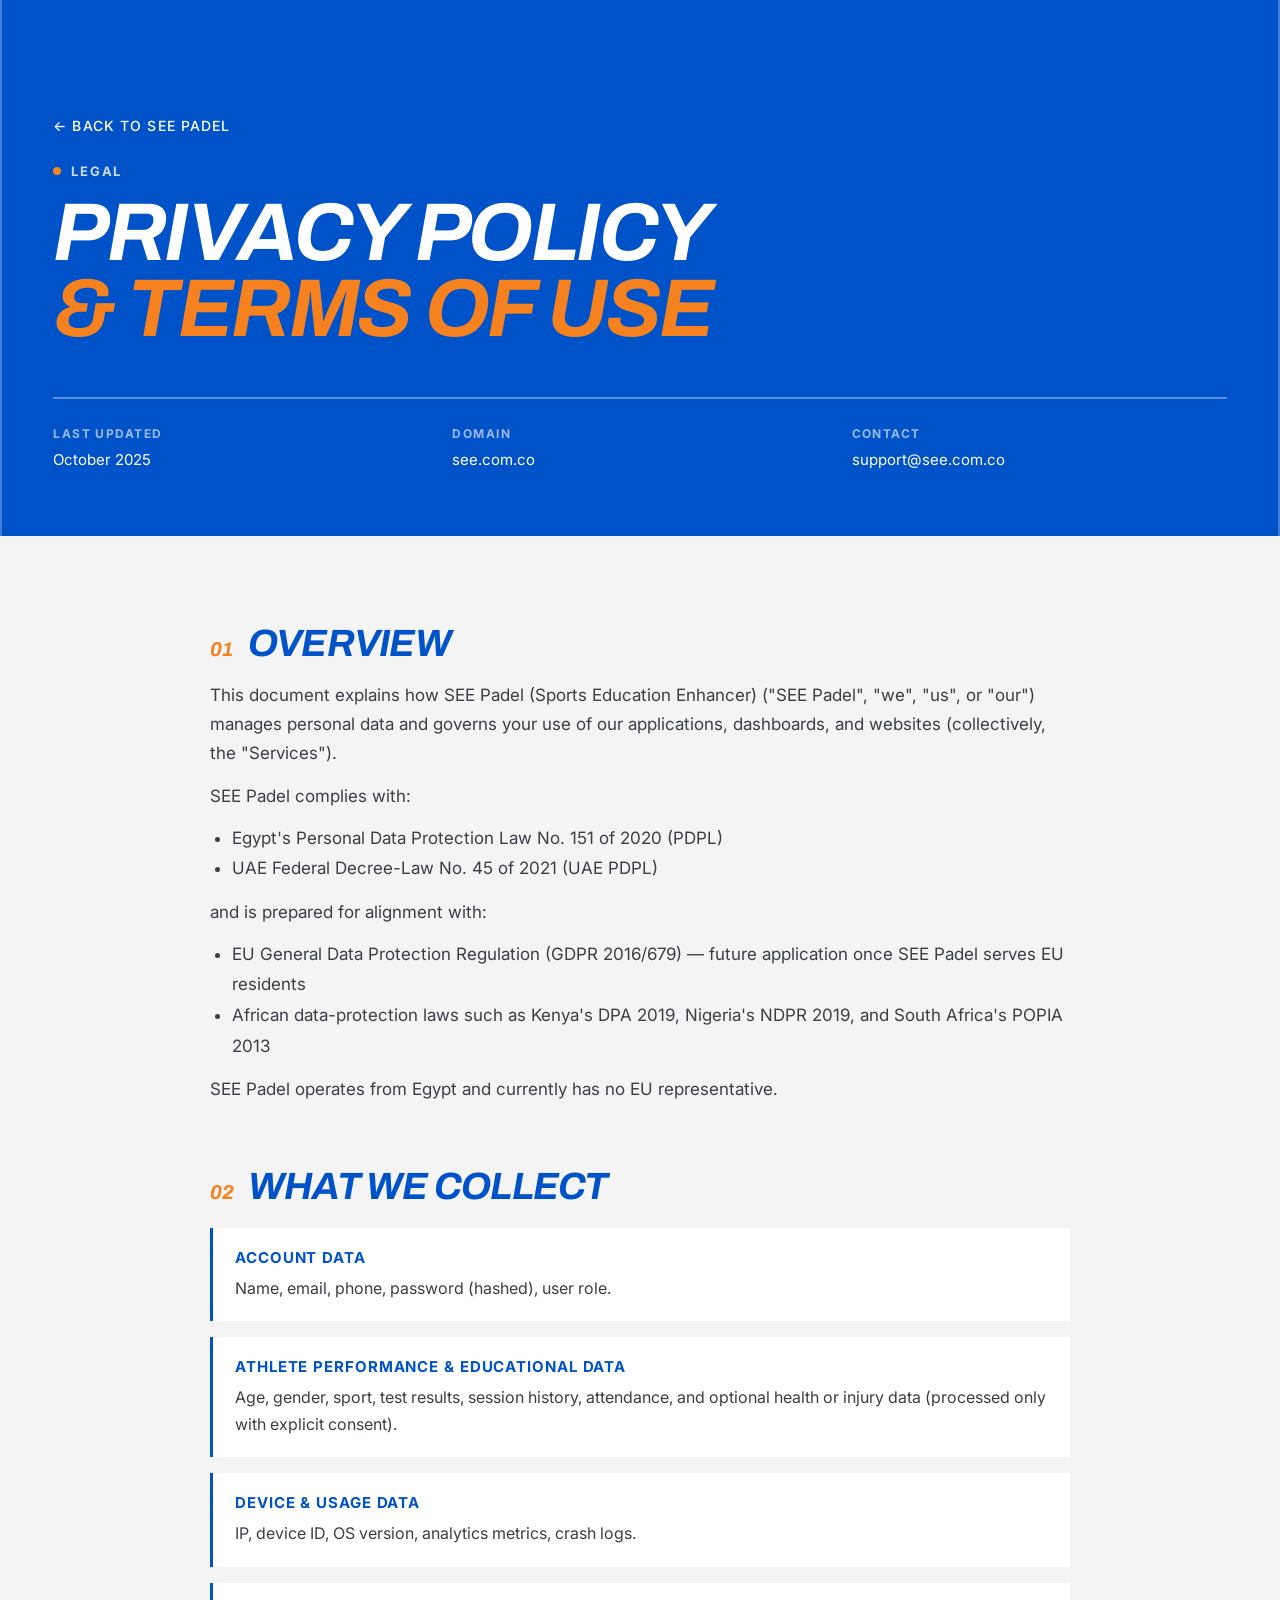
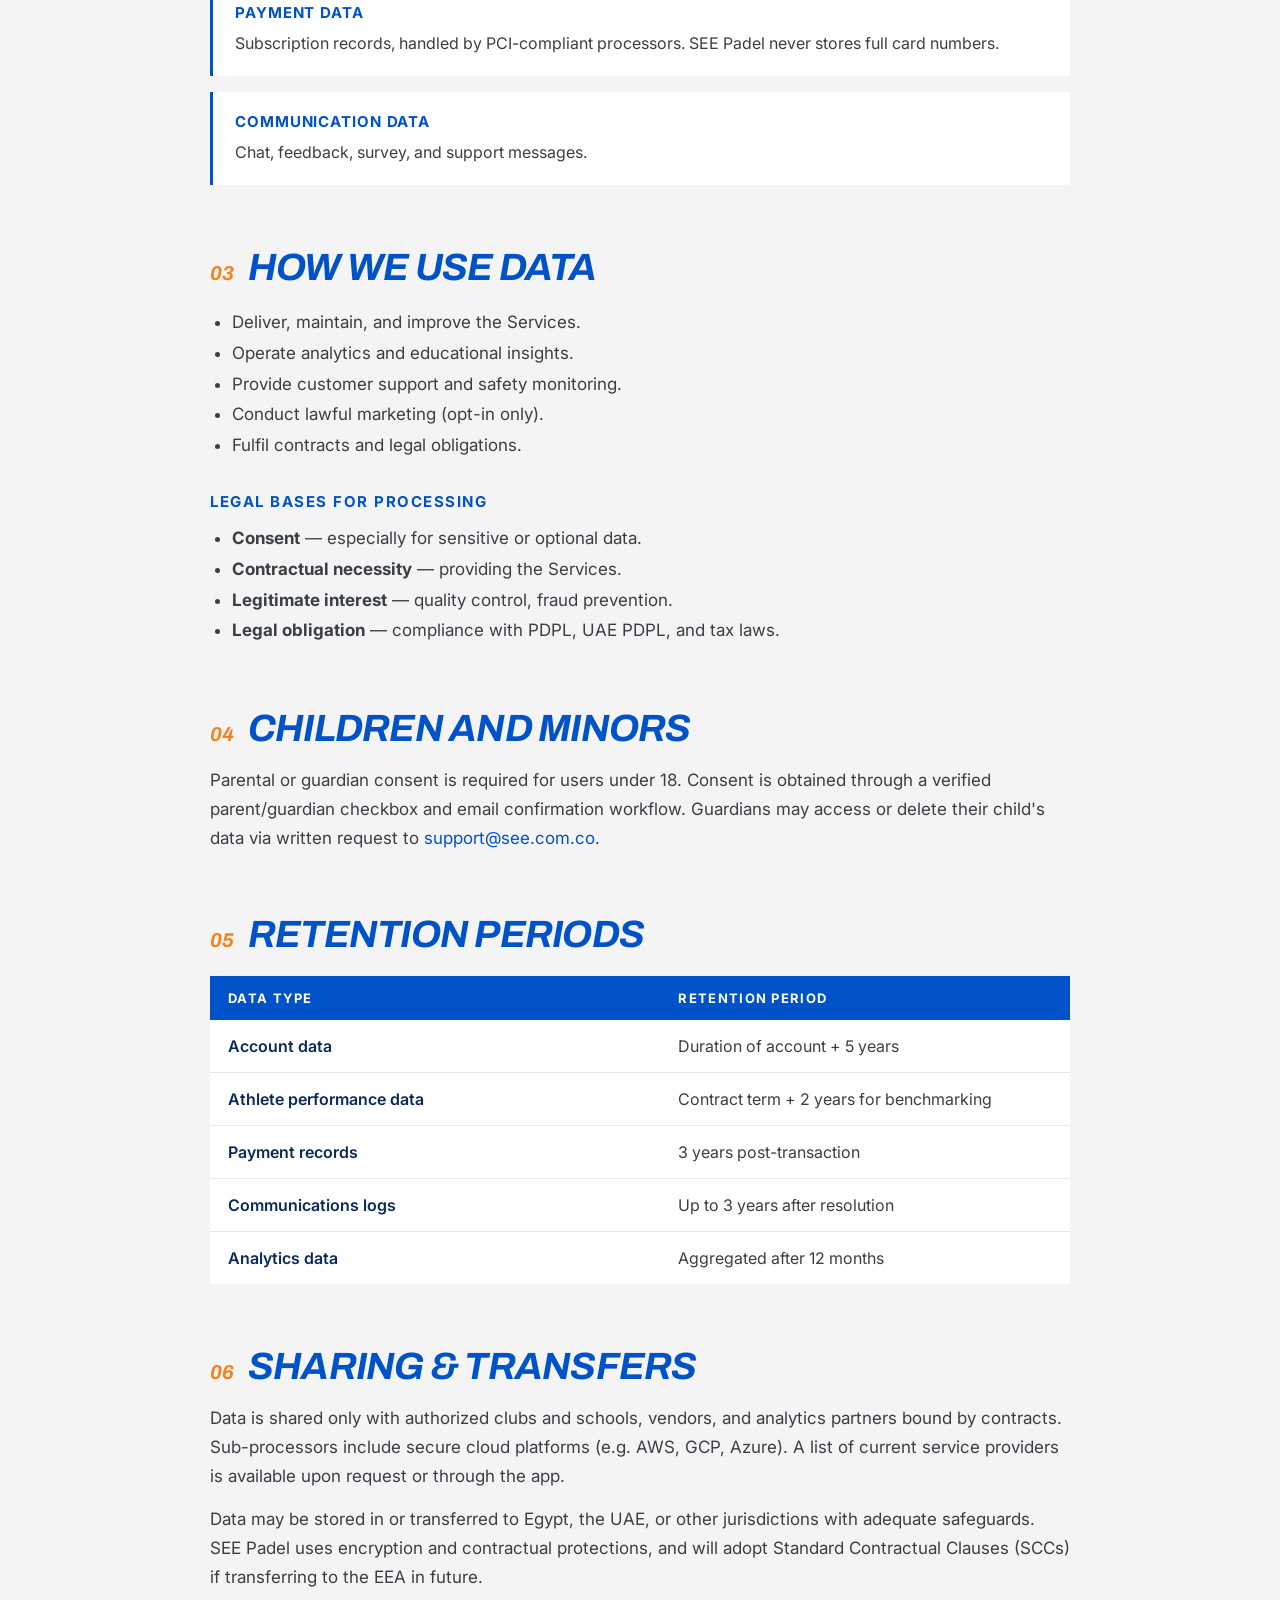
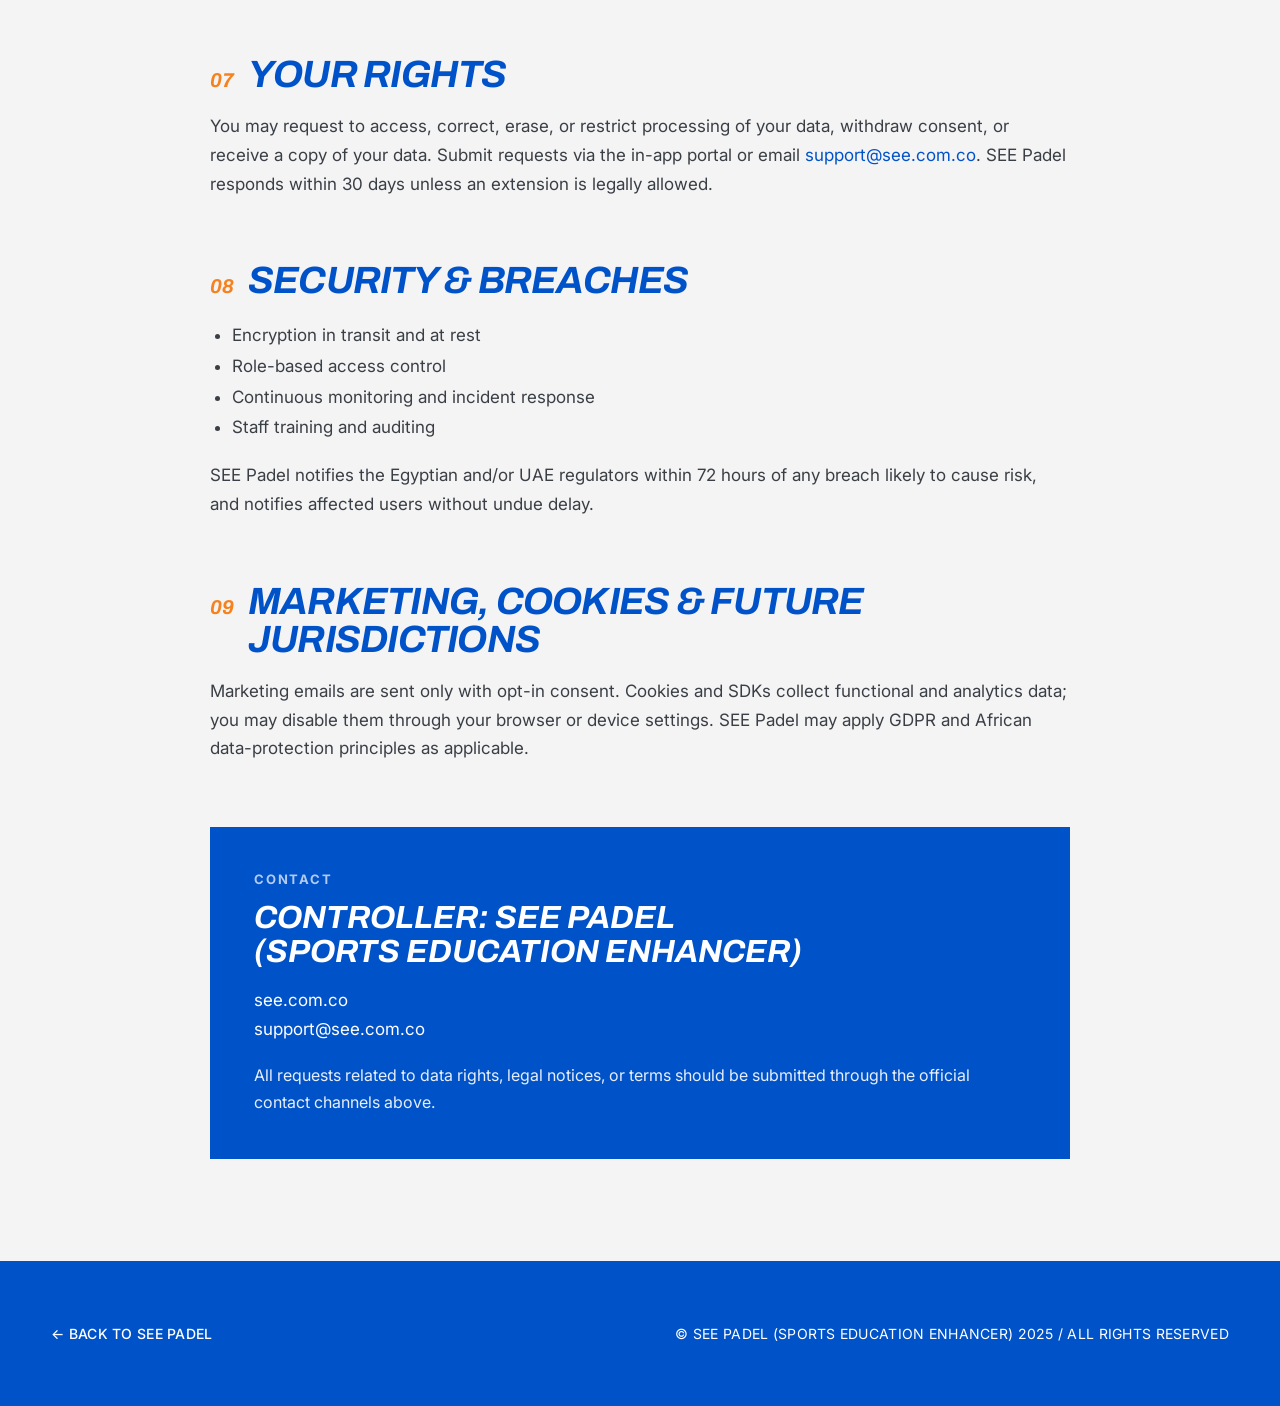
==== privacy.html @ d647a55d "Cache-bust CSS/JS/mobile-image URLs styles.css, app.js, and the 4 feat*-mobile-sm.webp files kept th" ====
<!DOCTYPE html>
<html lang="en">
<head>
<meta charset="utf-8">
<meta name="viewport" content="width=device-width, initial-scale=1">
<title>Privacy Policy &amp; Terms of Use — See Padel</title>
<link rel="icon" href="./assets/logo-mark.png">
<link rel="preconnect" href="https://fonts.googleapis.com">
<link rel="preconnect" href="https://fonts.gstatic.com" crossorigin>
<link href="https://fonts.googleapis.com/css2?family=Archivo:ital,wght@0,400..900;1,400..900&family=Inter:wght@400;500;600;700&display=swap" rel="stylesheet">
<link rel="stylesheet" href="./styles.css?v=a4f3693">
</head>
<body class="legal">

<section data-r="hero" style="position:relative;background-color:#0052C9;background-image:url('./assets/bg-noise.png');background-size:1150px auto;background-repeat:repeat;background-position:top center;color:#fff;font-family:'Inter',system-ui,sans-serif;overflow:hidden">
  <div data-r="hero-inner" style="position:relative;padding:clamp(72px,9vw,132px) clamp(20px,4vw,72px) clamp(44px,5vw,72px);border-left:2px solid rgba(255,255,255,0.25);border-right:2px solid rgba(255,255,255,0.25)">
    <a href="./index.html" style="display:inline-flex;align-items:center;gap:10px;font-size:14px;font-weight:500;letter-spacing:0.08em;text-transform:uppercase;color:#fff">&larr; Back to see padel</a>
    <div style="display:flex;align-items:center;gap:10px;margin-top:28px;font-size:13px;font-weight:700;letter-spacing:0.14em;text-transform:uppercase;color:rgba(255,255,255,0.8)">
      <span style="width:8px;height:8px;border-radius:50%;background:#F5821F"></span>Legal
    </div>
    <h1 data-r="h1" style="margin:16px 0 0;font-family:'Obviously','Archivo',sans-serif;font-style:italic;font-weight:700;font-size:clamp(40px,6.4vw,96px);line-height:0.92;letter-spacing:-0.03em;text-transform:uppercase;text-wrap:balance">Privacy policy<br><span style="color:#F5821F">&amp; terms of use</span></h1>
    <div data-r="meta" style="display:grid;grid-template-columns:repeat(3,minmax(0,1fr));gap:24px;margin-top:clamp(32px,4vw,56px);padding-top:26px;border-top:2px solid rgba(255,255,255,0.35);font-size:15px;line-height:1.5">
      <div>
        <div style="font-size:12px;font-weight:700;letter-spacing:0.12em;text-transform:uppercase;color:rgba(255,255,255,0.6)">Last updated</div>
        <div style="margin-top:6px">October 2025</div>
      </div>
      <div>
        <div style="font-size:12px;font-weight:700;letter-spacing:0.12em;text-transform:uppercase;color:rgba(255,255,255,0.6)">Domain</div>
        <div style="margin-top:6px"><a href="https://see.com.co" target="_blank" rel="noopener">see.com.co</a></div>
      </div>
      <div>
        <div style="font-size:12px;font-weight:700;letter-spacing:0.12em;text-transform:uppercase;color:rgba(255,255,255,0.6)">Contact</div>
        <div style="margin-top:6px"><a href="mailto:support@see.com.co">support@see.com.co</a></div>
      </div>
    </div>
  </div>
</section>

<section data-r="body" style="background:#F4F4F5;padding:clamp(56px,7vw,104px) clamp(20px,4vw,72px) clamp(72px,8vw,120px);font-family:'Inter',system-ui,sans-serif;color:#3A3F45">
  <div style="max-width:860px;margin:0 auto;display:flex;flex-direction:column;gap:clamp(40px,5vw,64px)">

    <div>
      <div style="display:flex;align-items:baseline;gap:14px">
        <span style="font-family:'Obviously','Archivo',sans-serif;font-style:italic;font-weight:700;font-size:20px;color:#F5821F">01</span>
        <h2 style="margin:0;font-family:'Obviously','Archivo',sans-serif;font-style:italic;font-weight:700;font-size:clamp(24px,3vw,38px);line-height:1;letter-spacing:-0.02em;text-transform:uppercase;color:#0052C9">Overview</h2>
      </div>
      <p style="margin:18px 0 0;font-size:17px;line-height:1.7;text-wrap:pretty">This document explains how SEE Padel (Sports Education Enhancer) ("SEE Padel", "we", "us", or "our") manages personal data and governs your use of our applications, dashboards, and websites (collectively, the "Services").</p>
      <p style="margin:14px 0 0;font-size:17px;line-height:1.7">SEE Padel complies with:</p>
      <ul style="margin:12px 0 0;padding-left:22px;font-size:17px;line-height:1.8">
        <li>Egypt's Personal Data Protection Law No. 151 of 2020 (PDPL)</li>
        <li>UAE Federal Decree-Law No. 45 of 2021 (UAE PDPL)</li>
      </ul>
      <p style="margin:14px 0 0;font-size:17px;line-height:1.7">and is prepared for alignment with:</p>
      <ul style="margin:12px 0 0;padding-left:22px;font-size:17px;line-height:1.8">
        <li>EU General Data Protection Regulation (GDPR 2016/679) &mdash; future application once SEE Padel serves EU residents</li>
        <li>African data-protection laws such as Kenya's DPA 2019, Nigeria's NDPR 2019, and South Africa's POPIA 2013</li>
      </ul>
      <p style="margin:14px 0 0;font-size:17px;line-height:1.7">SEE Padel operates from Egypt and currently has no EU representative.</p>
    </div>

    <div>
      <div style="display:flex;align-items:baseline;gap:14px">
        <span style="font-family:'Obviously','Archivo',sans-serif;font-style:italic;font-weight:700;font-size:20px;color:#F5821F">02</span>
        <h2 style="margin:0;font-family:'Obviously','Archivo',sans-serif;font-style:italic;font-weight:700;font-size:clamp(24px,3vw,38px);line-height:1;letter-spacing:-0.02em;text-transform:uppercase;color:#0052C9">What we collect</h2>
      </div>
      <div style="display:flex;flex-direction:column;gap:16px;margin-top:22px">
        <div style="padding:20px 22px;background:#fff;border-left:3px solid #0052C9">
          <div style="font-size:15px;font-weight:700;letter-spacing:0.06em;text-transform:uppercase;color:#0052C9">Account data</div>
          <p style="margin:8px 0 0;font-size:16px;line-height:1.65">Name, email, phone, password (hashed), user role.</p>
        </div>
        <div style="padding:20px 22px;background:#fff;border-left:3px solid #0052C9">
          <div style="font-size:15px;font-weight:700;letter-spacing:0.06em;text-transform:uppercase;color:#0052C9">Athlete performance &amp; educational data</div>
          <p style="margin:8px 0 0;font-size:16px;line-height:1.65">Age, gender, sport, test results, session history, attendance, and optional health or injury data (processed only with explicit consent).</p>
        </div>
        <div style="padding:20px 22px;background:#fff;border-left:3px solid #0052C9">
          <div style="font-size:15px;font-weight:700;letter-spacing:0.06em;text-transform:uppercase;color:#0052C9">Device &amp; usage data</div>
          <p style="margin:8px 0 0;font-size:16px;line-height:1.65">IP, device ID, OS version, analytics metrics, crash logs.</p>
        </div>
        <div style="padding:20px 22px;background:#fff;border-left:3px solid #0052C9">
          <div style="font-size:15px;font-weight:700;letter-spacing:0.06em;text-transform:uppercase;color:#0052C9">Payment data</div>
          <p style="margin:8px 0 0;font-size:16px;line-height:1.65">Subscription records, handled by PCI-compliant processors. SEE Padel never stores full card numbers.</p>
        </div>
        <div style="padding:20px 22px;background:#fff;border-left:3px solid #0052C9">
          <div style="font-size:15px;font-weight:700;letter-spacing:0.06em;text-transform:uppercase;color:#0052C9">Communication data</div>
          <p style="margin:8px 0 0;font-size:16px;line-height:1.65">Chat, feedback, survey, and support messages.</p>
        </div>
      </div>
    </div>

    <div>
      <div style="display:flex;align-items:baseline;gap:14px">
        <span style="font-family:'Obviously','Archivo',sans-serif;font-style:italic;font-weight:700;font-size:20px;color:#F5821F">03</span>
        <h2 style="margin:0;font-family:'Obviously','Archivo',sans-serif;font-style:italic;font-weight:700;font-size:clamp(24px,3vw,38px);line-height:1;letter-spacing:-0.02em;text-transform:uppercase;color:#0052C9">How we use data</h2>
      </div>
      <ul style="margin:20px 0 0;padding-left:22px;font-size:17px;line-height:1.8">
        <li>Deliver, maintain, and improve the Services.</li>
        <li>Operate analytics and educational insights.</li>
        <li>Provide customer support and safety monitoring.</li>
        <li>Conduct lawful marketing (opt-in only).</li>
        <li>Fulfil contracts and legal obligations.</li>
      </ul>
      <h3 style="margin:32px 0 0;font-size:15px;font-weight:700;letter-spacing:0.1em;text-transform:uppercase;color:#0052C9">Legal bases for processing</h3>
      <ul style="margin:12px 0 0;padding-left:22px;font-size:17px;line-height:1.8">
        <li><strong>Consent</strong> &mdash; especially for sensitive or optional data.</li>
        <li><strong>Contractual necessity</strong> &mdash; providing the Services.</li>
        <li><strong>Legitimate interest</strong> &mdash; quality control, fraud prevention.</li>
        <li><strong>Legal obligation</strong> &mdash; compliance with PDPL, UAE PDPL, and tax laws.</li>
      </ul>
    </div>

    <div>
      <div style="display:flex;align-items:baseline;gap:14px">
        <span style="font-family:'Obviously','Archivo',sans-serif;font-style:italic;font-weight:700;font-size:20px;color:#F5821F">04</span>
        <h2 style="margin:0;font-family:'Obviously','Archivo',sans-serif;font-style:italic;font-weight:700;font-size:clamp(24px,3vw,38px);line-height:1;letter-spacing:-0.02em;text-transform:uppercase;color:#0052C9">Children and minors</h2>
      </div>
      <p style="margin:18px 0 0;font-size:17px;line-height:1.7;text-wrap:pretty">Parental or guardian consent is required for users under 18. Consent is obtained through a verified parent/guardian checkbox and email confirmation workflow. Guardians may access or delete their child's data via written request to <a href="mailto:support@see.com.co">support@see.com.co</a>.</p>
    </div>

    <div>
      <div style="display:flex;align-items:baseline;gap:14px">
        <span style="font-family:'Obviously','Archivo',sans-serif;font-style:italic;font-weight:700;font-size:20px;color:#F5821F">05</span>
        <h2 style="margin:0;font-family:'Obviously','Archivo',sans-serif;font-style:italic;font-weight:700;font-size:clamp(24px,3vw,38px);line-height:1;letter-spacing:-0.02em;text-transform:uppercase;color:#0052C9">Retention periods</h2>
      </div>
      <div data-r="table" style="margin-top:22px;background:#fff;font-size:16px">
        <div style="display:grid;grid-template-columns:1.1fr 1fr;background:#0052C9;color:#fff;font-size:13px;font-weight:700;letter-spacing:0.1em;text-transform:uppercase">
          <div style="padding:14px 18px">Data type</div>
          <div style="padding:14px 18px">Retention period</div>
        </div>
        <div style="display:grid;grid-template-columns:1.1fr 1fr;border-bottom:1px solid #E7E7E9">
          <div style="padding:16px 18px;font-weight:600;color:#0B2A5B">Account data</div>
          <div style="padding:16px 18px">Duration of account + 5 years</div>
        </div>
        <div style="display:grid;grid-template-columns:1.1fr 1fr;border-bottom:1px solid #E7E7E9">
          <div style="padding:16px 18px;font-weight:600;color:#0B2A5B">Athlete performance data</div>
          <div style="padding:16px 18px">Contract term + 2 years for benchmarking</div>
        </div>
        <div style="display:grid;grid-template-columns:1.1fr 1fr;border-bottom:1px solid #E7E7E9">
          <div style="padding:16px 18px;font-weight:600;color:#0B2A5B">Payment records</div>
          <div style="padding:16px 18px">3 years post-transaction</div>
        </div>
        <div style="display:grid;grid-template-columns:1.1fr 1fr;border-bottom:1px solid #E7E7E9">
          <div style="padding:16px 18px;font-weight:600;color:#0B2A5B">Communications logs</div>
          <div style="padding:16px 18px">Up to 3 years after resolution</div>
        </div>
        <div style="display:grid;grid-template-columns:1.1fr 1fr">
          <div style="padding:16px 18px;font-weight:600;color:#0B2A5B">Analytics data</div>
          <div style="padding:16px 18px">Aggregated after 12 months</div>
        </div>
      </div>
    </div>

    <div>
      <div style="display:flex;align-items:baseline;gap:14px">
        <span style="font-family:'Obviously','Archivo',sans-serif;font-style:italic;font-weight:700;font-size:20px;color:#F5821F">06</span>
        <h2 style="margin:0;font-family:'Obviously','Archivo',sans-serif;font-style:italic;font-weight:700;font-size:clamp(24px,3vw,38px);line-height:1;letter-spacing:-0.02em;text-transform:uppercase;color:#0052C9">Sharing &amp; transfers</h2>
      </div>
      <p style="margin:18px 0 0;font-size:17px;line-height:1.7;text-wrap:pretty">Data is shared only with authorized clubs and schools, vendors, and analytics partners bound by contracts. Sub-processors include secure cloud platforms (e.g. AWS, GCP, Azure). A list of current service providers is available upon request or through the app.</p>
      <p style="margin:14px 0 0;font-size:17px;line-height:1.7;text-wrap:pretty">Data may be stored in or transferred to Egypt, the UAE, or other jurisdictions with adequate safeguards. SEE Padel uses encryption and contractual protections, and will adopt Standard Contractual Clauses (SCCs) if transferring to the EEA in future.</p>
    </div>

    <div>
      <div style="display:flex;align-items:baseline;gap:14px">
        <span style="font-family:'Obviously','Archivo',sans-serif;font-style:italic;font-weight:700;font-size:20px;color:#F5821F">07</span>
        <h2 style="margin:0;font-family:'Obviously','Archivo',sans-serif;font-style:italic;font-weight:700;font-size:clamp(24px,3vw,38px);line-height:1;letter-spacing:-0.02em;text-transform:uppercase;color:#0052C9">Your rights</h2>
      </div>
      <p style="margin:18px 0 0;font-size:17px;line-height:1.7;text-wrap:pretty">You may request to access, correct, erase, or restrict processing of your data, withdraw consent, or receive a copy of your data. Submit requests via the in-app portal or email <a href="mailto:support@see.com.co">support@see.com.co</a>. SEE Padel responds within 30 days unless an extension is legally allowed.</p>
    </div>

    <div>
      <div style="display:flex;align-items:baseline;gap:14px">
        <span style="font-family:'Obviously','Archivo',sans-serif;font-style:italic;font-weight:700;font-size:20px;color:#F5821F">08</span>
        <h2 style="margin:0;font-family:'Obviously','Archivo',sans-serif;font-style:italic;font-weight:700;font-size:clamp(24px,3vw,38px);line-height:1;letter-spacing:-0.02em;text-transform:uppercase;color:#0052C9">Security &amp; breaches</h2>
      </div>
      <ul style="margin:20px 0 0;padding-left:22px;font-size:17px;line-height:1.8">
        <li>Encryption in transit and at rest</li>
        <li>Role-based access control</li>
        <li>Continuous monitoring and incident response</li>
        <li>Staff training and auditing</li>
      </ul>
      <p style="margin:18px 0 0;font-size:17px;line-height:1.7;text-wrap:pretty">SEE Padel notifies the Egyptian and/or UAE regulators within 72 hours of any breach likely to cause risk, and notifies affected users without undue delay.</p>
    </div>

    <div>
      <div style="display:flex;align-items:baseline;gap:14px">
        <span style="font-family:'Obviously','Archivo',sans-serif;font-style:italic;font-weight:700;font-size:20px;color:#F5821F">09</span>
        <h2 style="margin:0;font-family:'Obviously','Archivo',sans-serif;font-style:italic;font-weight:700;font-size:clamp(24px,3vw,38px);line-height:1;letter-spacing:-0.02em;text-transform:uppercase;color:#0052C9">Marketing, cookies &amp; future jurisdictions</h2>
      </div>
      <p style="margin:18px 0 0;font-size:17px;line-height:1.7;text-wrap:pretty">Marketing emails are sent only with opt-in consent. Cookies and SDKs collect functional and analytics data; you may disable them through your browser or device settings. SEE Padel may apply GDPR and African data-protection principles as applicable.</p>
    </div>

    <div data-r="contact-card" style="padding:clamp(28px,4vw,44px);background-color:#0052C9;background-image:url('./assets/bg-noise.png');background-size:1150px auto;background-repeat:repeat;color:#fff">
      <div style="font-size:13px;font-weight:700;letter-spacing:0.14em;text-transform:uppercase;color:rgba(255,255,255,0.7)">Contact</div>
      <div style="margin-top:14px;font-family:'Obviously','Archivo',sans-serif;font-style:italic;font-weight:700;font-size:clamp(22px,2.6vw,32px);line-height:1.05;text-transform:uppercase">Controller: SEE Padel<br>(Sports Education Enhancer)</div>
      <div style="margin-top:18px;font-size:17px;line-height:1.7">
        <a href="https://see.com.co" target="_blank" rel="noopener">see.com.co</a><br>
        <a href="mailto:support@see.com.co">support@see.com.co</a>
      </div>
      <p style="margin:18px 0 0;font-size:16px;line-height:1.65;color:rgba(255,255,255,0.9);text-wrap:pretty">All requests related to data rights, legal notices, or terms should be submitted through the official contact channels above.</p>
    </div>

  </div>
</section>

<footer data-r="footer" style="background-color:#0052C9;background-image:url('./assets/bg-noise.png');background-size:1150px auto;background-repeat:repeat;background-position:top center;padding:clamp(40px,5vw,64px) clamp(20px,4vw,72px);color:#fff;font-family:'Inter',system-ui,sans-serif">
  <div data-r="footer-row" style="display:flex;flex-wrap:wrap;align-items:center;justify-content:space-between;gap:24px;font-size:14px;letter-spacing:0.02em;text-transform:uppercase">
    <a href="./index.html" style="display:inline-flex;align-items:center;gap:10px;font-weight:500">&larr; Back to see padel</a>
    <div>&copy; SEE Padel (Sports Education Enhancer) 2025 / All rights reserved</div>
  </div>
</footer>

</body>
</html>
---- styles.css ----
/* See Padel — landing page styles
   Ported from the Claude Design handoff (See Padel.dc.html).
   Theme baked to the design defaults: accent #F5821F, framed hero, Glass overlay. */

@font-face { font-family:'Obviously'; src:url('./assets/fonts/Obviously-Bold.otf') format('opentype'); font-weight:700; font-style:normal; font-display:swap; }
@font-face { font-family:'Obviously'; src:url('./assets/fonts/Obviously-BoldItalic.otf') format('opentype'); font-weight:700; font-style:italic; font-display:swap; }

html, body { margin:0; padding:0; height:auto; min-height:100%; overflow:visible; overflow-x:clip; }
body { background:#0052C9; -webkit-font-smoothing:antialiased; text-rendering:optimizeLegibility; }
*, *::before, *::after { box-sizing:border-box; }
img { max-width:100%; }
a { color:#FFFFFF; text-decoration:none; }
a:hover { color:#F5821F; }
html { scroll-behavior:smooth; }

/* ---- For clubs CTA panel ---- */
.clubs-panel { background-color:#F5821F !important; }

/* ---- Hero noise field ---- */
[data-r="hero"] {
  background-image:url("./assets/bg-noise.png");
  background-size:1150px auto;
  background-repeat:repeat;
  background-position:top center;
}

/* ---- Anchored scroll targets ---- */
#features, #how, #faqs, #clubs { scroll-margin-top:0; }
[data-r="steps-wrap"], [data-r="faq-wrap"], [data-r="footer"], #clubs { position:relative; z-index:1; }

/* ---- Hover / focus affordances (were style-hover in the prototype) ---- */
@media (min-width:768px) {
  [data-r="cta"] > a, [data-r="cta2-buttons"] > a, [data-r="signin"] {
    border-radius:0;
    transition:border-radius 380ms cubic-bezier(0.22,1,0.36,1), background 260ms ease, border-color 260ms ease, color 260ms ease;
  }
  [data-r="cta"] > a > span, [data-r="cta2-buttons"] > a > span, [data-r="signin"] > span {
    display:inline-block;
    transition:transform 320ms cubic-bezier(0.22,1,0.36,1);
  }
  [data-r="cta"] > a:hover, [data-r="cta2-buttons"] > a:hover { border-radius:24px; }
  [data-r="signin"]:hover { border-radius:16px; }
  [data-r="cta"] > a:hover > span, [data-r="cta2-buttons"] > a:hover > span, [data-r="signin"]:hover > span { transform:translateX(6px); }
}
[data-r="signin"]:hover { background:#ff9436; color:#fff; }
[data-r="cta"] a.is-primary:hover { background:#ff9436; color:#fff; }
[data-r="cta"] a.is-ghost:hover { background:rgba(255,255,255,0.18); color:#fff; border-color:#fff; }
[data-r="cta2-buttons"] a:hover { background:#0a63e0; color:#fff; }
[data-r="faq-item"] button:hover span:first-child { color:#0052C9; }

/* ---- FAB / burger / mobile menu ---- */
[data-r="fab"][data-on="true"] { transform:translateY(0) !important; pointer-events:auto !important; }
@media (hover:hover) and (pointer:fine) { [data-r="fab"]:hover { border-radius:18px; } }
[data-r="burger"] > span { transition:transform 380ms cubic-bezier(0.22,1,0.36,1), opacity 220ms ease; }
[data-r="burger"][data-x="true"] > span:nth-child(1) { transform:translateY(7px) rotate(45deg); }
[data-r="burger"][data-x="true"] > span:nth-child(2) { opacity:0; transform:scaleX(0.4); }
[data-r="burger"][data-x="true"] > span:nth-child(3) { transform:translateY(-7px) rotate(-45deg); }
[data-r="fab"] > span { transition:transform 380ms cubic-bezier(0.22,1,0.36,1), opacity 220ms ease; }
[data-r="fab"][data-x="true"] > span:nth-child(1) { transform:translateY(7px) rotate(45deg); }
[data-r="fab"][data-x="true"] > span:nth-child(2) { opacity:0; transform:scaleX(0.4); }
[data-r="fab"][data-x="true"] > span:nth-child(3) { transform:translateY(-7px) rotate(-45deg); }
[data-r="fabmenu"][data-open="true"] { opacity:1 !important; visibility:visible !important; pointer-events:auto !important; transition-delay:0s !important; }
[data-r="fabmenu"] a:hover { color:#F5821F; }

/* ---- Keyframes for the hero intro ---- */
@keyframes heroDown { from { opacity:0; transform:translateY(-26px); filter:blur(14px); } to { opacity:1; transform:translateY(0); filter:blur(0); } }
@keyframes heroUp { from { opacity:0; transform:translateY(70px); filter:blur(18px); } to { opacity:1; transform:translateY(0); filter:blur(0); } }
@keyframes heroHand { from { opacity:0; transform:translateX(var(--hand-x,-50%)) translateY(90px); filter:blur(20px); } to { opacity:1; transform:translateX(var(--hand-x,-50%)) translateY(0); filter:blur(0); } }
@keyframes heroLeft { from { opacity:0; transform:translateX(-64px); filter:blur(16px); } to { opacity:1; transform:translateX(0); filter:blur(0); } }
@keyframes heroRight { from { opacity:0; transform:translateX(64px); filter:blur(16px); } to { opacity:1; transform:translateX(0); filter:blur(0); } }
@keyframes heroFrame { from { opacity:0; filter:blur(10px); } to { opacity:1; filter:blur(0); } }

@media (prefers-reduced-motion:reduce) {
  [data-r="header"], [data-r="hand"], [data-r="line"], [data-r="copy"], [data-r="frame"] { animation:none !important; opacity:1 !important; filter:none !important; }
}

/* =====================================================================
   Responsive rules (verbatim from the prototype's media queries)
   ===================================================================== */
@media (max-width:767px) {
  [data-r="nav"] { display:none !important; }
  [data-r="nav"][data-open="never"] { display:flex !important; position:absolute !important; top:100% !important; left:0 !important; right:0 !important; flex-direction:column !important; align-items:flex-start !important; gap:22px !important; background:#0D52D9 !important; border-bottom:2px solid #fff !important; padding:24px 22px !important; z-index:20 !important; }
  [data-r="burger"] { display:flex !important; }
  [data-r="header"] { position:relative !important; padding:16px 20px !important; gap:14px !important; }
  [data-r="logo"] { height:34px !important; }
  [data-r="signin"] { padding:12px 16px !important; font-size:15px !important; }
  [data-r="hero"] { min-height:0 !important; padding:0 14px !important; }
  [data-r="rule-l"] { left:14px !important; }
  [data-r="rule-r"] { right:14px !important; }
  [data-r="frame"] { min-height:0 !important; overflow:hidden !important; }
  [data-r="body"] { padding:26px 20px 44px !important; gap:26px !important; min-height:min(96vw,760px) !important; justify-content:space-between !important; }
  [data-r="line"] { font-size:12.4vw !important; }
  [data-r="hand"] { position:absolute !important; left:50% !important; right:auto !important; top:auto !important; bottom:0 !important; height:calc(100% - 34px) !important; width:auto !important; max-width:none !important; --hand-x:-50%; margin:0 !important; z-index:2 !important; }
  [data-r="copy"] { max-width:none !important; gap:16px !important; z-index:3 !important; margin:0 !important; padding:0 !important; background:none !important; }
  [data-r="cta"] a + a { background:rgba(255,255,255,0.10) !important; -webkit-backdrop-filter:blur(14px) saturate(140%) !important; backdrop-filter:blur(14px) saturate(140%) !important; color:#fff !important; border-color:rgba(255,255,255,0.55) !important; }
  [data-r="para"] { max-width:420px !important; font-size:16px !important; }

  [data-r="hl"] { grid-template-columns:1fr !important; }
  [data-r="hl-card"] { border-top:2px solid #fff !important; min-height:84vw !important; aspect-ratio:auto !important; width:100% !important; }
  [data-r="hl-mockup-slot"] { inset:0 !important; z-index:4 !important; }
  [data-r="hl-courtline"] { z-index:1 !important; right:8% !important; }
  [data-r="hl-divider"] { left:8% !important; z-index:1 !important; }
  [data-r="hl-h2"] { font-size:min(7.4vw,54px) !important; }

  [data-r="feat"] { grid-template-columns:1fr !important; grid-template-rows:auto auto !important; gap:18px !important; padding:28px 20px !important; position:sticky !important; top:0 !important; height:100svh !important; min-height:0 !important; overflow:hidden !important; align-content:center !important; }
  [data-r="feat"] p { font-size:15px !important; line-height:1.55 !important; }
  [data-r="feat"] > div:last-child { gap:14px !important; }
  [data-r="feat-h2"] { font-size:min(6.6vw,40px) !important; }
  [data-r="feat-card"] { aspect-ratio:0.759 / 1 !important; height:auto !important; }
  [data-r="feat-card"][data-r-keep-aspect] { aspect-ratio:0.759 / 1 !important; height:auto !important; min-height:0 !important; max-height:none !important; width:100% !important; max-width:100% !important; margin:0 !important; border-radius:26px !important; overflow:hidden !important; }
  [data-r="feat-card"] > img:not([data-r="feat-img-m"]) { display:none !important; }
  [data-r="feat-card"] > img[data-r="feat-img-m"] { display:block !important; position:absolute !important; inset:0 !important; width:100% !important; height:100% !important; object-fit:cover !important; }

  [data-r="footer"] { display:flex !important; flex-direction:column !important; padding-bottom:0 !important; }
  [data-r="footer-top"] { order:1 !important; grid-template-columns:1fr !important; gap:26px !important; }
  [data-r="footer-top"] img { margin-bottom:34px !important; }
  [data-r="footer-bottom"] { order:2 !important; margin-top:34px !important; grid-template-columns:1fr 1fr !important; gap:22px !important; font-size:13px !important; display:grid !important; }
  [data-r="footer-word"] { order:4 !important; margin:26px 0 0 !important; padding:0 !important; }
  [data-r="footer-copy"] { display:none !important; }
  [data-r="footer-copy-m"] { display:block !important; order:3 !important; position:relative !important; z-index:2 !important; margin-top:18px !important; }
  [data-r="footer-nav"] { display:none !important; }
  [data-r="footer-nav-m"] { display:flex !important; grid-column:1 / -1 !important; margin-bottom:6px !important; }
  [data-r="footer-wordmark"] { color:#F2F0EA !important; -webkit-mask-image:linear-gradient(to bottom,#000 0%,#000 56%,rgba(0,0,0,0.35) 82%,rgba(0,0,0,0) 100%) !important; mask-image:linear-gradient(to bottom,#000 0%,#000 56%,rgba(0,0,0,0.35) 82%,rgba(0,0,0,0) 100%) !important; }
  [data-r="footer-social"] { gap:14px !important; flex-wrap:wrap !important; }

  [data-r="faq"] { grid-template-columns:1fr !important; gap:26px !important; }
  [data-r="faq-h2"] { font-size:min(9vw,44px) !important; }
  [data-r="faq-wrap"] { padding:64px 20px !important; }

  [data-r="cta-panel"] { grid-template-columns:1fr !important; }
  [data-r="cta-card"] { min-height:92vw !important; border-top:2px solid #fff !important; }
  [data-r="cta-divider"] { display:block !important; left:8% !important; z-index:1 !important; }
  [data-r="cta-courtline"] { right:8% !important; z-index:1 !important; }
  #seepadel-cta-mockup { z-index:4 !important; }
  [data-r="cta-h2"] { font-size:min(7.4vw,54px) !important; }
  [data-r="cta2-buttons"] a { flex:1 1 auto !important; justify-content:center !important; }

  [data-r="steps-wrap"] { height:auto !important; }
  [data-r="steps"] { position:static !important; height:auto !important; padding:56px 20px !important; gap:26px !important; }
  [data-r="steps-grid"] { grid-template-columns:1fr !important; gap:26px !important; }
  [data-r="steps-h2"] { font-size:min(9vw,44px) !important; }
  [data-r="steps-media"] { display:none !important; }
  [data-r="steps-list"] { padding-left:26px !important; height:auto !important; justify-content:flex-start !important; gap:26px !important; }
  [data-r="step"] { opacity:1 !important; flex-direction:column !important; flex:0 0 auto !important; }
  [data-r="step-media"] { display:block !important; width:100% !important; height:108vw !important; object-fit:contain !important; margin:16px auto 4px !important; background:none !important; border:0 !important; border-radius:0 !important; overflow:visible !important; transform-origin:center center !important; }
  [data-r="step-num"] { width:40px !important; height:40px !important; font-size:17px !important; }

  [data-r="inside-h2"] { font-size:min(13vw,62px) !important; }
  [data-r="inside-img"] { display:none !important; }
  [data-r="inside-img-m"] { display:block !important; width:100% !important; max-width:none !important; height:auto !important; margin:10px 0 0 !important; }
  [data-r="inside"] { padding-bottom:40px !important; }
}

@media (max-width:1023px) {
  [data-r="inside"] { min-height:100svh !important; display:flex !important; flex-direction:column !important; justify-content:space-between !important; box-sizing:border-box !important; }
}

@media (max-width:480px) {
  [data-r="hl-stats"] { width:88% !important; }
  [data-r="signin"] { display:none !important; }
  [data-r="logo"] { height:40px !important; }
  [data-r="body"] { padding:34px 18px 44px !important; gap:34px !important; min-height:152vw !important; justify-content:space-between !important; }
  [data-r="head"] { align-items:center !important; }
  [data-r="line"] { font-size:21vw !important; white-space:normal !important; text-align:center !important; }
  [data-r="hand"] { --hand-x:-46%; }
  [data-r="copy"] { max-width:none !important; gap:22px !important; }
  [data-r="copy"] h1 { font-size:8.6vw !important; }
  [data-r="para"] { max-width:100% !important; font-size:16px !important; }
  [data-r="cta"] { flex-direction:column !important; align-items:stretch !important; gap:12px !important; flex-wrap:nowrap !important; }
  [data-r="cta"] a { flex:0 0 auto !important; width:100% !important; box-sizing:border-box !important; justify-content:center !important; padding:16px 14px !important; font-size:15px !important; white-space:nowrap !important; }
}

/* ---- Privacy page ---- */
body.legal { background:#F4F4F5; }
body.legal a { color:#0052C9; }
body.legal a:hover { color:#F5821F; }
body.legal [data-r="hero"] a, body.legal [data-r="footer"] a, body.legal [data-r="contact-card"] a { color:#fff; }
body.legal [data-r="hero"] a:hover, body.legal [data-r="footer"] a:hover, body.legal [data-r="contact-card"] a:hover { color:#F5821F; }
@media (max-width:767px) {
  body.legal [data-r="h1"] { font-size:min(13vw,60px) !important; }
  body.legal [data-r="meta"] { grid-template-columns:1fr !important; gap:14px !important; }
  body.legal [data-r="body"] { padding:48px 20px 72px !important; }
  body.legal [data-r="hero-inner"] { padding:92px 20px 48px !important; }
  body.legal [data-r="table"] { font-size:14px !important; }
  body.legal [data-r="footer-row"] { flex-direction:column !important; gap:18px !important; }
}
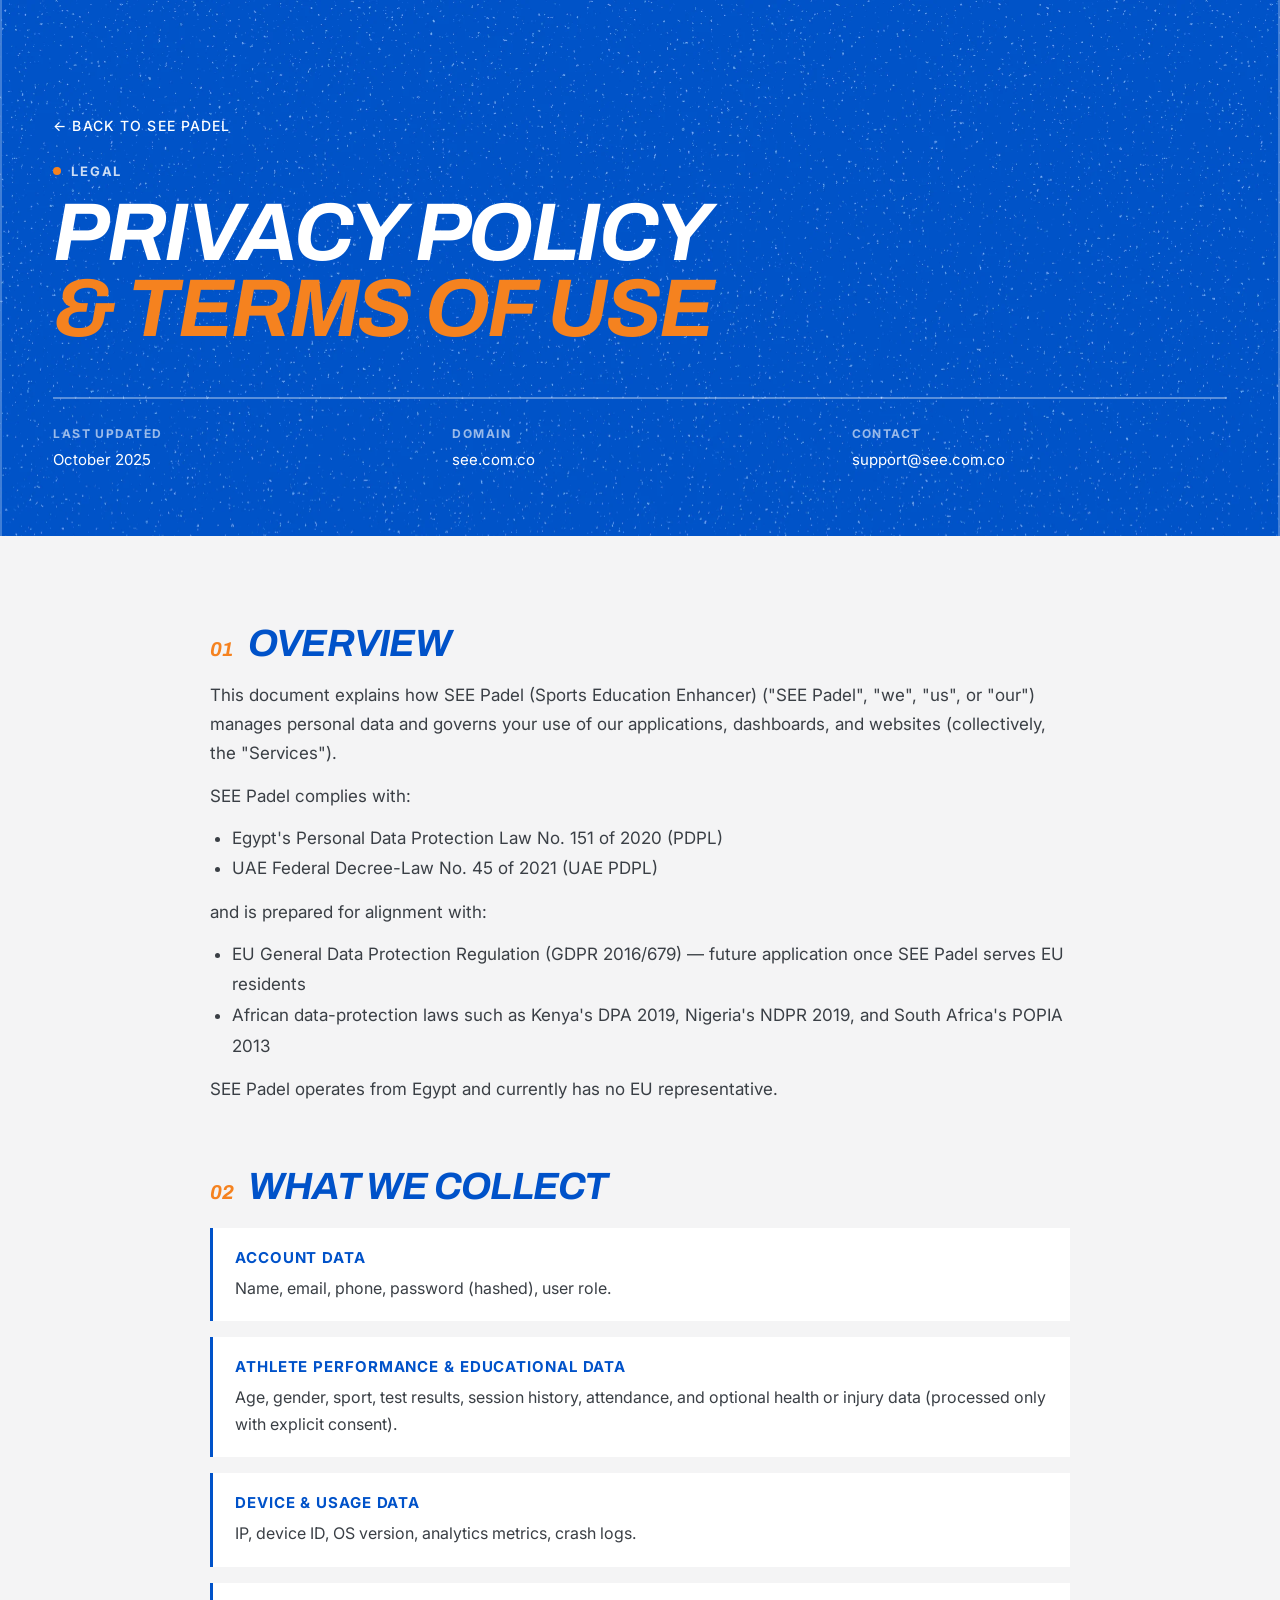
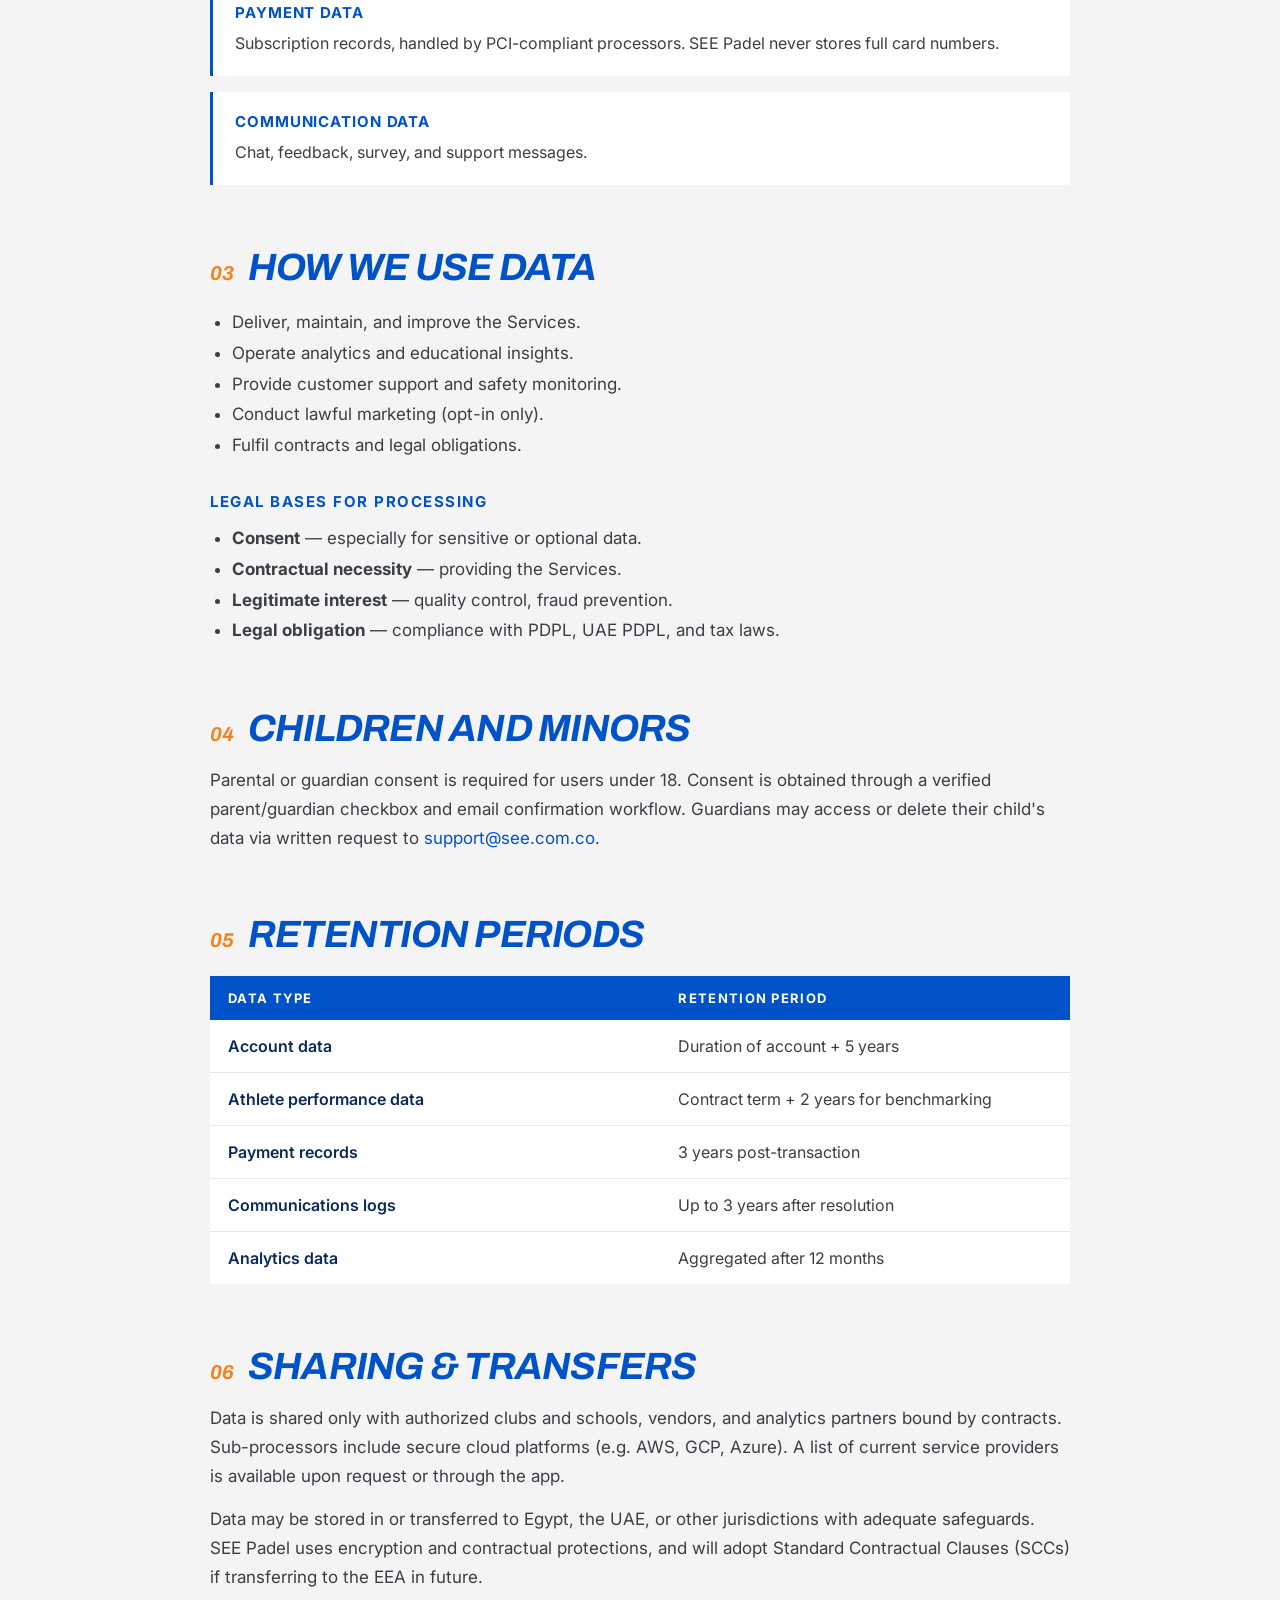
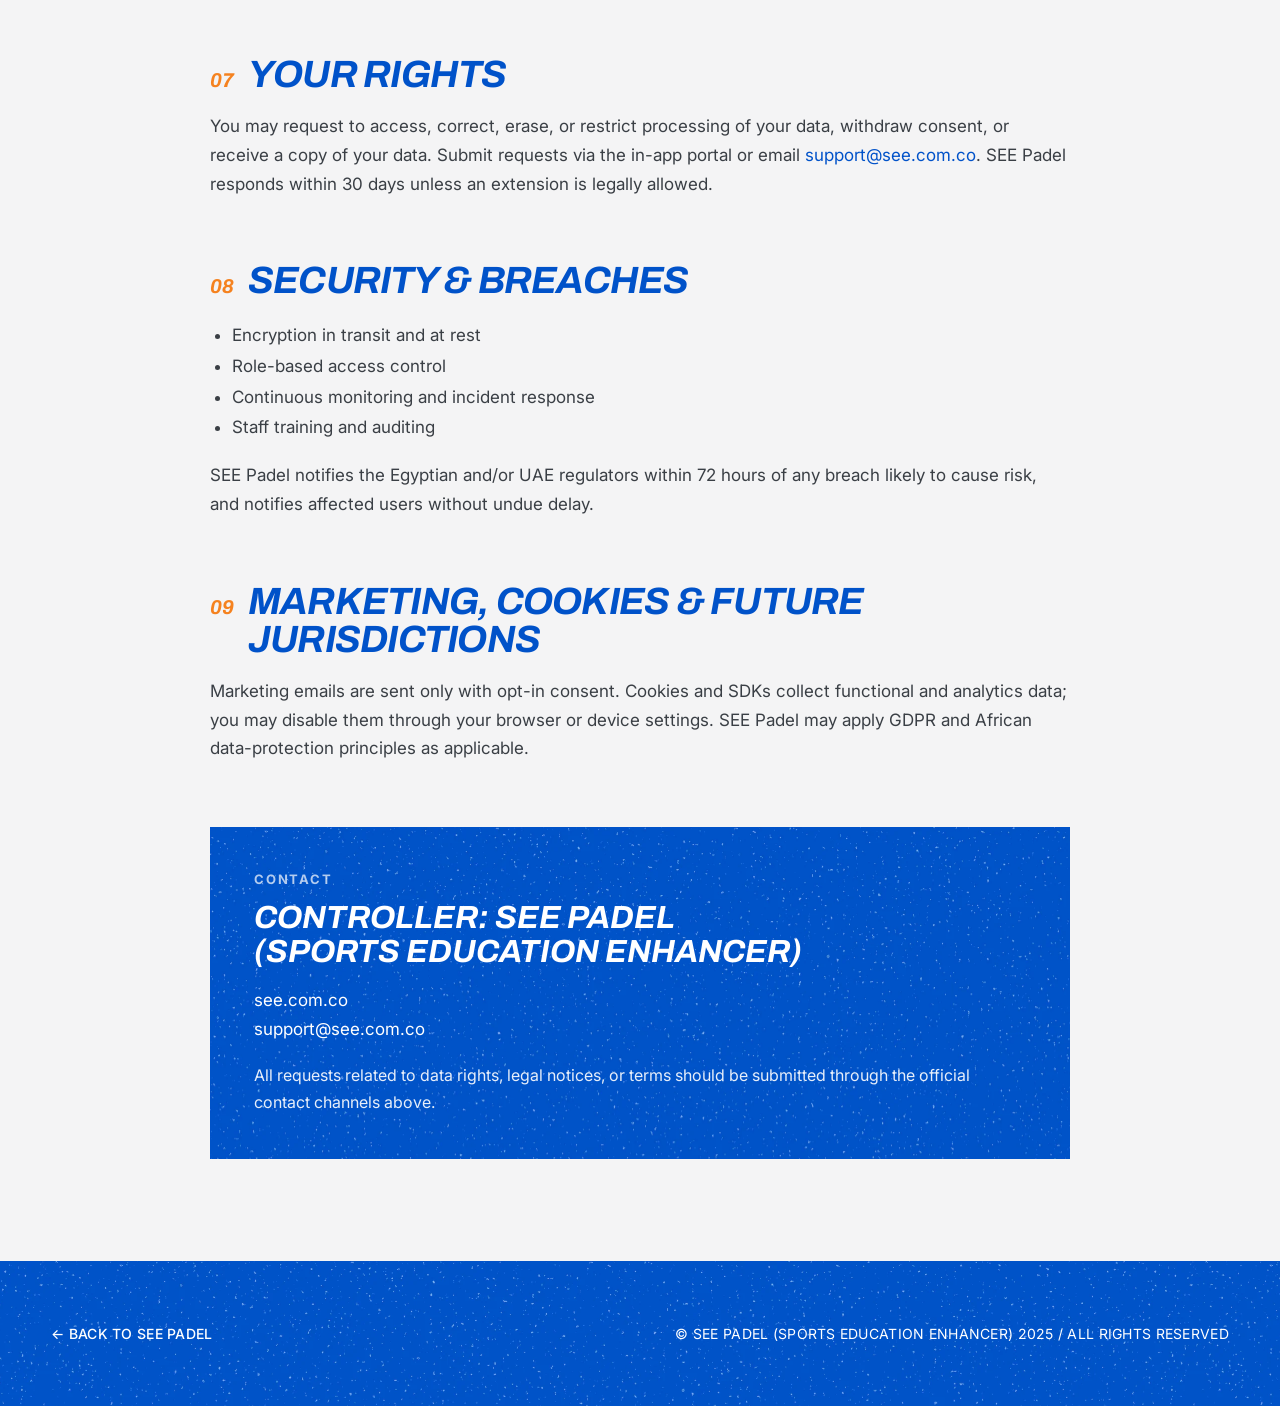
==== commit 42bfc89f: "Optimize grain textures and preload critical hero assets - Converted the two noise-grain backgrounds" ====
--- a/privacy.html
+++ b/privacy.html
@@ -8,11 +8,11 @@
 <link rel="preconnect" href="https://fonts.googleapis.com">
 <link rel="preconnect" href="https://fonts.gstatic.com" crossorigin>
 <link href="https://fonts.googleapis.com/css2?family=Archivo:ital,wght@0,400..900;1,400..900&family=Inter:wght@400;500;600;700&display=swap" rel="stylesheet">
-<link rel="stylesheet" href="./styles.css?v=a4f3693">
+<link rel="stylesheet" href="./styles.css?v=opt1">
 </head>
 <body class="legal">
 
-<section data-r="hero" style="position:relative;background-color:#0052C9;background-image:url('./assets/bg-noise.png');background-size:1150px auto;background-repeat:repeat;background-position:top center;color:#fff;font-family:'Inter',system-ui,sans-serif;overflow:hidden">
+<section data-r="hero" style="position:relative;background-color:#0052C9;background-image:url('./assets/bg-noise.webp');background-size:1150px auto;background-repeat:repeat;background-position:top center;color:#fff;font-family:'Inter',system-ui,sans-serif;overflow:hidden">
   <div data-r="hero-inner" style="position:relative;padding:clamp(72px,9vw,132px) clamp(20px,4vw,72px) clamp(44px,5vw,72px);border-left:2px solid rgba(255,255,255,0.25);border-right:2px solid rgba(255,255,255,0.25)">
     <a href="./index.html" style="display:inline-flex;align-items:center;gap:10px;font-size:14px;font-weight:500;letter-spacing:0.08em;text-transform:uppercase;color:#fff">&larr; Back to see padel</a>
     <div style="display:flex;align-items:center;gap:10px;margin-top:28px;font-size:13px;font-weight:700;letter-spacing:0.14em;text-transform:uppercase;color:rgba(255,255,255,0.8)">
@@ -188,7 +188,7 @@
       <p style="margin:18px 0 0;font-size:17px;line-height:1.7;text-wrap:pretty">Marketing emails are sent only with opt-in consent. Cookies and SDKs collect functional and analytics data; you may disable them through your browser or device settings. SEE Padel may apply GDPR and African data-protection principles as applicable.</p>
     </div>
 
-    <div data-r="contact-card" style="padding:clamp(28px,4vw,44px);background-color:#0052C9;background-image:url('./assets/bg-noise.png');background-size:1150px auto;background-repeat:repeat;color:#fff">
+    <div data-r="contact-card" style="padding:clamp(28px,4vw,44px);background-color:#0052C9;background-image:url('./assets/bg-noise.webp');background-size:1150px auto;background-repeat:repeat;color:#fff">
       <div style="font-size:13px;font-weight:700;letter-spacing:0.14em;text-transform:uppercase;color:rgba(255,255,255,0.7)">Contact</div>
       <div style="margin-top:14px;font-family:'Obviously','Archivo',sans-serif;font-style:italic;font-weight:700;font-size:clamp(22px,2.6vw,32px);line-height:1.05;text-transform:uppercase">Controller: SEE Padel<br>(Sports Education Enhancer)</div>
       <div style="margin-top:18px;font-size:17px;line-height:1.7">
@@ -201,7 +201,7 @@
   </div>
 </section>
 
-<footer data-r="footer" style="background-color:#0052C9;background-image:url('./assets/bg-noise.png');background-size:1150px auto;background-repeat:repeat;background-position:top center;padding:clamp(40px,5vw,64px) clamp(20px,4vw,72px);color:#fff;font-family:'Inter',system-ui,sans-serif">
+<footer data-r="footer" style="background-color:#0052C9;background-image:url('./assets/bg-noise.webp');background-size:1150px auto;background-repeat:repeat;background-position:top center;padding:clamp(40px,5vw,64px) clamp(20px,4vw,72px);color:#fff;font-family:'Inter',system-ui,sans-serif">
   <div data-r="footer-row" style="display:flex;flex-wrap:wrap;align-items:center;justify-content:space-between;gap:24px;font-size:14px;letter-spacing:0.02em;text-transform:uppercase">
     <a href="./index.html" style="display:inline-flex;align-items:center;gap:10px;font-weight:500">&larr; Back to see padel</a>
     <div>&copy; SEE Padel (Sports Education Enhancer) 2025 / All rights reserved</div>
--- a/styles.css
+++ b/styles.css
@@ -13,12 +13,31 @@
 a:hover { color:#F5821F; }
 html { scroll-behavior:smooth; }
 
+/* ---- Mobile features (standalone, plain block flow — no sticky/aspect-ratio tricks) ---- */
+.mfeat-list { display:none; }
+@media (max-width:767px) {
+  .mfeat-list { display:flex; flex-direction:column; gap:40px; background:#F4F4F5; padding:56px 20px 96px; font-family:'Inter',system-ui,sans-serif; position:relative; isolation:isolate; z-index:2; }
+  .mfeat-card { display:flex; flex-direction:column; position:sticky; background:#F4F4F5; padding-top:20px; }
+  .mfeat-card:nth-child(1) { top:20px; z-index:1; }
+  .mfeat-card:nth-child(2) { top:44px; z-index:2; }
+  .mfeat-card:nth-child(3) { top:68px; z-index:3; }
+  .mfeat-card:nth-child(4) { top:92px; z-index:4; }
+  .mfeat-media { width:100%; height:56svh; border-radius:26px; overflow:hidden; }
+  .mfeat-img { display:block; width:100%; height:100%; object-fit:cover; }
+  .mfeat-body { display:flex; flex-direction:column; gap:16px; margin-top:24px; }
+  .mfeat-eyebrow { display:flex; align-items:center; gap:10px; color:#F5821F; font-size:14px; font-weight:700; letter-spacing:0.1em; text-transform:uppercase; }
+  .mfeat-dot { width:9px; height:9px; border-radius:50%; background:#F5821F; }
+  .mfeat-h { margin:0; font-family:'Obviously','Archivo',sans-serif; font-style:italic; font-weight:700; font-size:min(6.6vw,40px); line-height:0.98; letter-spacing:-0.02em; text-transform:uppercase; color:#0052C9; }
+  .mfeat-accent { color:#F5821F; }
+  .mfeat-p { margin:0; font-size:15px; line-height:1.55; color:#6B7076; }
+}
+
 /* ---- For clubs CTA panel ---- */
 .clubs-panel { background-color:#F5821F !important; }
 
 /* ---- Hero noise field ---- */
 [data-r="hero"] {
-  background-image:url("./assets/bg-noise.png");
+  background-image:url("./assets/bg-noise.webp");
   background-size:1150px auto;
   background-repeat:repeat;
   background-position:top center;
@@ -102,15 +121,6 @@
   [data-r="hl-divider"] { left:8% !important; z-index:1 !important; }
   [data-r="hl-h2"] { font-size:min(7.4vw,54px) !important; }
 
-  [data-r="feat"] { grid-template-columns:1fr !important; grid-template-rows:auto auto !important; gap:18px !important; padding:28px 20px !important; position:sticky !important; top:0 !important; height:100svh !important; min-height:0 !important; overflow:hidden !important; align-content:center !important; }
-  [data-r="feat"] p { font-size:15px !important; line-height:1.55 !important; }
-  [data-r="feat"] > div:last-child { gap:14px !important; }
-  [data-r="feat-h2"] { font-size:min(6.6vw,40px) !important; }
-  [data-r="feat-card"] { aspect-ratio:0.759 / 1 !important; height:auto !important; }
-  [data-r="feat-card"][data-r-keep-aspect] { aspect-ratio:0.759 / 1 !important; height:auto !important; min-height:0 !important; max-height:none !important; width:100% !important; max-width:100% !important; margin:0 !important; border-radius:26px !important; overflow:hidden !important; }
-  [data-r="feat-card"] > img:not([data-r="feat-img-m"]) { display:none !important; }
-  [data-r="feat-card"] > img[data-r="feat-img-m"] { display:block !important; position:absolute !important; inset:0 !important; width:100% !important; height:100% !important; object-fit:cover !important; }
-
   [data-r="footer"] { display:flex !important; flex-direction:column !important; padding-bottom:0 !important; }
   [data-r="footer-top"] { order:1 !important; grid-template-columns:1fr !important; gap:26px !important; }
   [data-r="footer-top"] img { margin-bottom:34px !important; }
